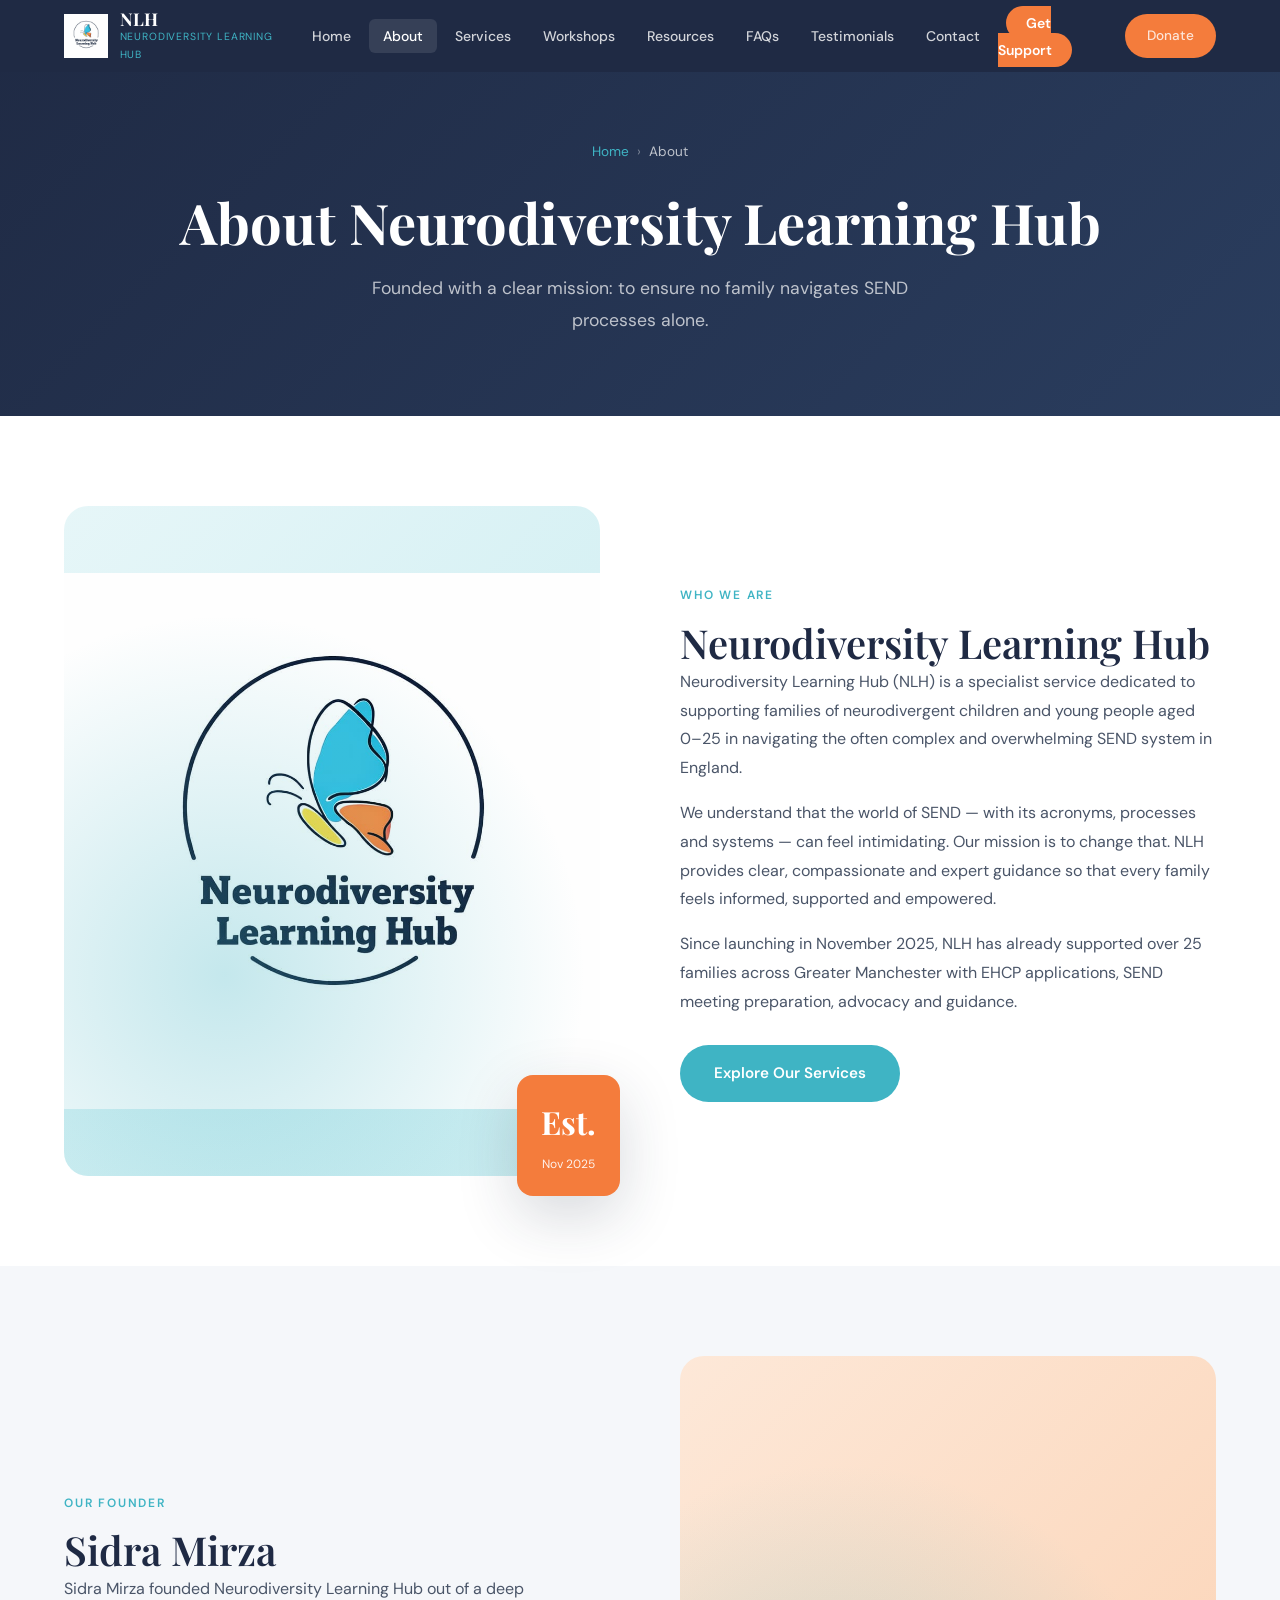
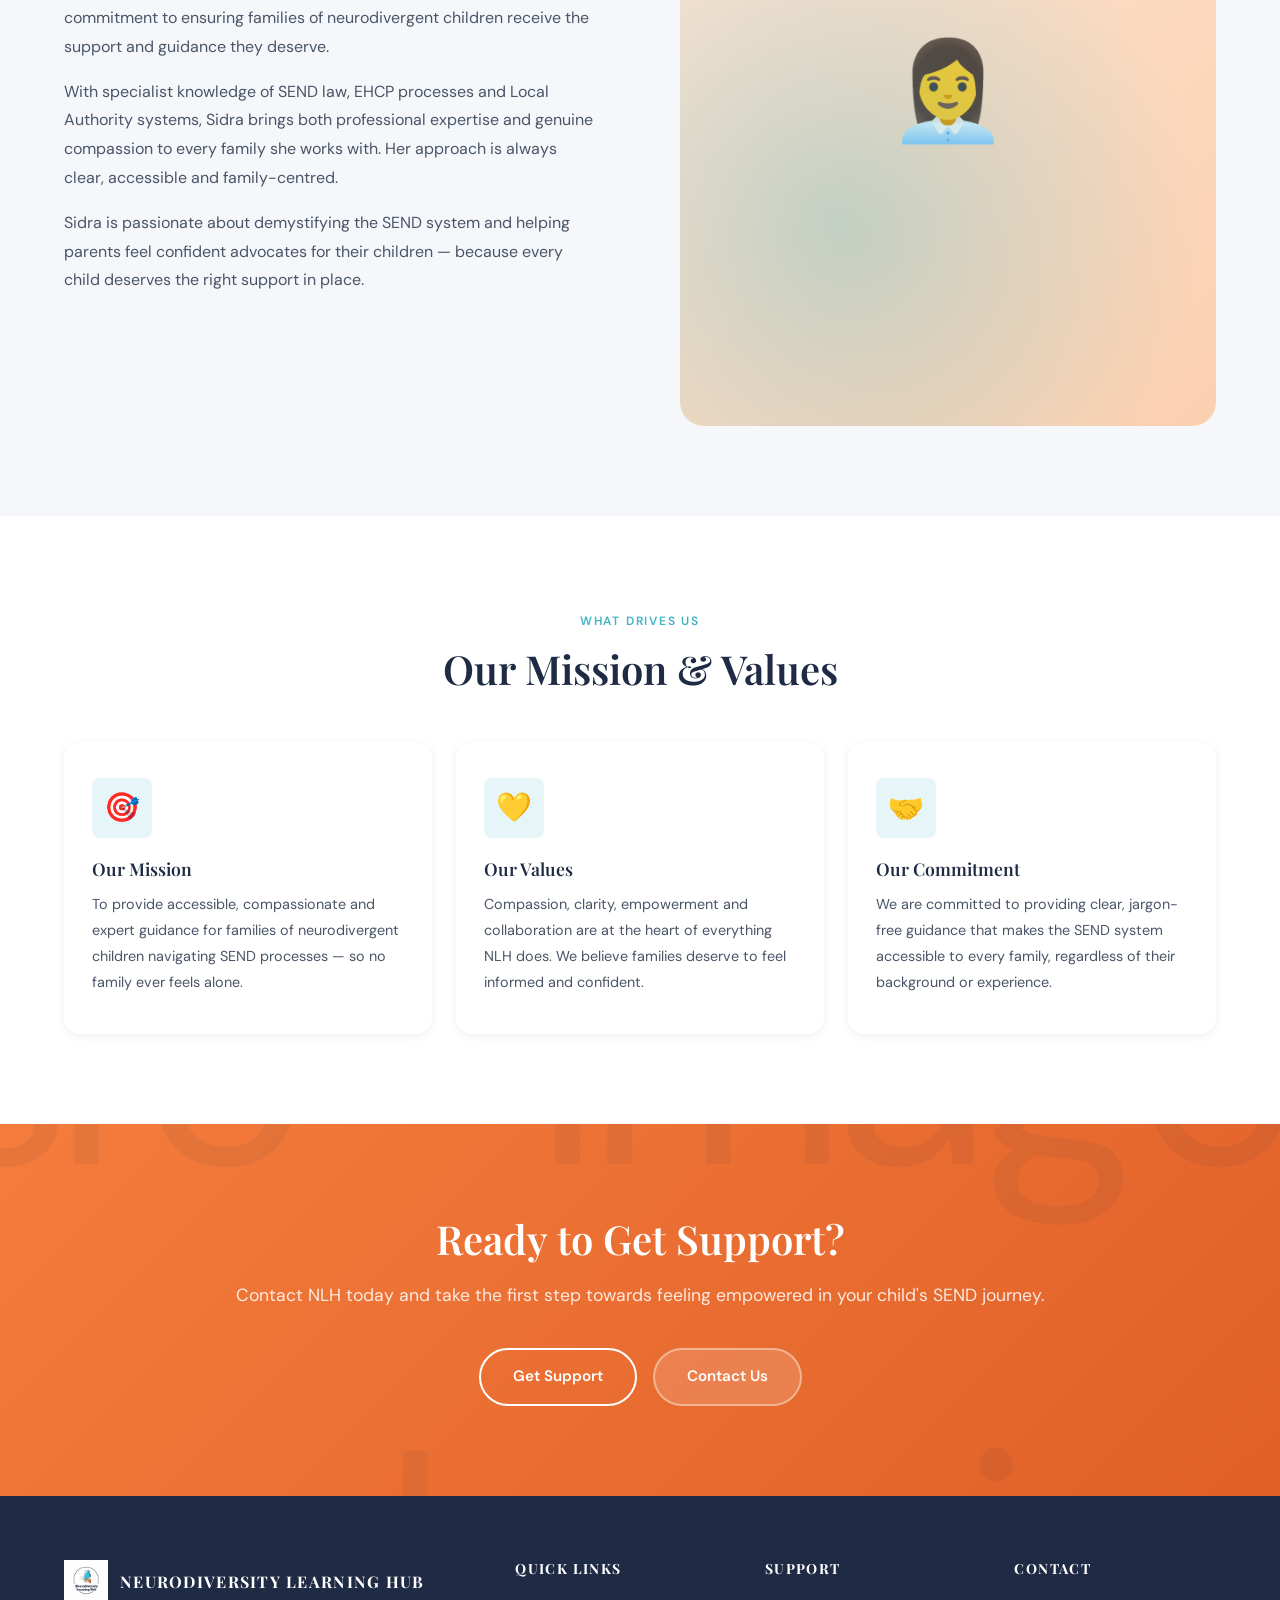
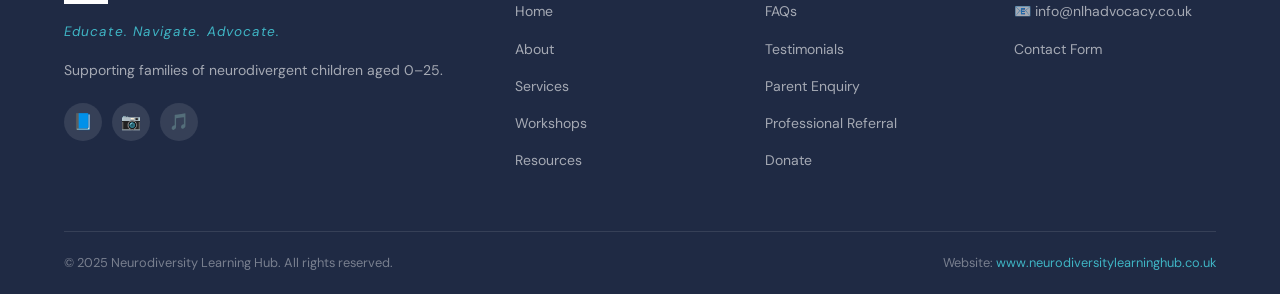
==== about.html @ e4883262 "created a neuodiversity learning hub website" ====
<!DOCTYPE html>
<html lang="en">
<head>
  <meta charset="UTF-8" />
  <meta name="viewport" content="width=device-width, initial-scale=1.0" />
  <title>About NLH — Neurodiversity Learning Hub</title>
  <meta name="description" content="Learn about Neurodiversity Learning Hub, our founder Sidra Mirza, our mission and our values." />
  <link rel="stylesheet" href="css/style.css" />
</head>
<body>

  <header class="header">
    <div class="container">
      <nav class="nav" aria-label="Main navigation">
        <a href="index.html" class="nav-logo">
          <div class="nav-logo-icon"><img src="images/nlh-logo.jpeg" alt="NLH Logo"></div>
          <div class="nav-logo-text">
            <span>NLH</span>
            <span>Neurodiversity Learning Hub</span>
          </div>
        </a>
        <button class="nav-toggle" aria-label="Toggle menu" aria-expanded="false">
          <span></span><span></span><span></span>
        </button>
        <ul class="nav-links">
          <li><a href="index.html">Home</a></li>
          <li><a href="about.html" class="active">About</a></li>
          <li><a href="services.html">Services</a></li>
          <li><a href="workshops.html">Workshops</a></li>
          <li><a href="blog.html">Resources</a></li>
          <li><a href="faqs.html">FAQs</a></li>
          <li><a href="testimonials.html">Testimonials</a></li>
          <li><a href="contact.html">Contact</a></li>
          <li><a href="enquiry.html" class="btn-get-support">Get Support</a></li>
          <li><a href="donate.html" class="btn btn-primary" style="padding:8px 20px;border-radius:50px;font-size:.85rem;">Donate</a></li>
        </ul>
      </nav>
    </div>
  </header>

  <main>
    <!-- Page Hero -->
    <section class="page-hero">
      <div class="container">
        <nav class="breadcrumb" aria-label="Breadcrumb">
          <a href="index.html">Home</a>
          <span aria-hidden="true">›</span>
          <span class="current">About</span>
        </nav>
        <h1>About Neurodiversity Learning Hub</h1>
        <p>Founded with a clear mission: to ensure no family navigates SEND processes alone.</p>
      </div>
    </section>

    <!-- About NLH -->
    <section class="section-padding" style="background:var(--white);">
      <div class="container">
        <div class="about-grid">
          <div class="about-image-wrap fade-in">
            <div class="about-image-placeholder"><img src="images/nlh-logo.jpeg" alt="NLH Logo"></div>
            <div class="about-badge">
              <span class="num">Est.</span>
              <span class="txt">Nov 2025</span>
            </div>
          </div>
          <div class="about-text fade-up">
            <span class="section-label">Who We Are</span>
            <h2>Neurodiversity Learning Hub</h2>
            <p>Neurodiversity Learning Hub (NLH) is a specialist service dedicated to supporting families of neurodivergent children and young people aged 0–25 in navigating the often complex and overwhelming SEND system in England.</p>
            <p style="margin-top:16px;">We understand that the world of SEND — with its acronyms, processes and systems — can feel intimidating. Our mission is to change that. NLH provides clear, compassionate and expert guidance so that every family feels informed, supported and empowered.</p>
            <p style="margin-top:16px;">Since launching in November 2025, NLH has already supported over 25 families across Greater Manchester with EHCP applications, SEND meeting preparation, advocacy and guidance.</p>
            <a href="services.html" class="btn btn-teal" style="margin-top:28px;">Explore Our Services</a>
          </div>
        </div>
      </div>
    </section>

    <!-- Founder -->
    <section class="section-padding" style="background:var(--grey-bg);">
      <div class="container">
        <div class="about-grid" style="direction:rtl;">
          <div class="about-image-wrap fade-in" style="direction:ltr;">
            <div class="about-image-placeholder" style="background:linear-gradient(135deg,#fde8d8,#fbd0b0);">👩‍💼</div>
          </div>
          <div class="about-text fade-up" style="direction:ltr;">
            <span class="section-label">Our Founder</span>
            <h2>Sidra Mirza</h2>
            <p>Sidra Mirza founded Neurodiversity Learning Hub out of a deep commitment to ensuring families of neurodivergent children receive the support and guidance they deserve.</p>
            <p style="margin-top:16px;">With specialist knowledge of SEND law, EHCP processes and Local Authority systems, Sidra brings both professional expertise and genuine compassion to every family she works with. Her approach is always clear, accessible and family-centred.</p>
            <p style="margin-top:16px;">Sidra is passionate about demystifying the SEND system and helping parents feel confident advocates for their children — because every child deserves the right support in place.</p>
          </div>
        </div>
      </div>
    </section>

    <!-- Mission & Values -->
    <section class="section-padding" style="background:var(--white);">
      <div class="container">
        <div class="text-center fade-up">
          <span class="section-label">What Drives Us</span>
          <h2 class="section-title">Our Mission &amp; Values</h2>
        </div>

        <div style="display:grid;grid-template-columns:repeat(auto-fit,minmax(280px,1fr));gap:24px;margin-top:48px;">
          <div class="service-card fade-up delay-1">
            <div class="service-icon">🎯</div>
            <h3>Our Mission</h3>
            <p>To provide accessible, compassionate and expert guidance for families of neurodivergent children navigating SEND processes — so no family ever feels alone.</p>
          </div>
          <div class="service-card fade-up delay-2">
            <div class="service-icon">💛</div>
            <h3>Our Values</h3>
            <p>Compassion, clarity, empowerment and collaboration are at the heart of everything NLH does. We believe families deserve to feel informed and confident.</p>
          </div>
          <div class="service-card fade-up delay-3">
            <div class="service-icon">🤝</div>
            <h3>Our Commitment</h3>
            <p>We are committed to providing clear, jargon-free guidance that makes the SEND system accessible to every family, regardless of their background or experience.</p>
          </div>
        </div>
      </div>
    </section>

    <!-- CTA -->
    <section class="cta-section">
      <div class="container" style="position:relative;z-index:1;">
        <h2>Ready to Get Support?</h2>
        <p>Contact NLH today and take the first step towards feeling empowered in your child's SEND journey.</p>
        <div class="cta-btns">
          <a href="enquiry.html" class="btn btn-secondary">Get Support</a>
          <a href="contact.html" class="btn" style="background:rgba(255,255,255,.15);color:#fff;border:2px solid rgba(255,255,255,.4);">Contact Us</a>
        </div>
      </div>
    </section>
  </main>

  <footer class="footer">
    <div class="container">
      <div class="footer-grid">
        <div class="footer-brand">
          <div class="logo">
            <div class="nav-logo-icon"><img src="images/nlh-logo.jpeg" alt="NLH Logo"></div>
            <div class="nav-logo-text"><span style="font-size:1rem;color:#fff;">Neurodiversity Learning Hub</span></div>
          </div>
          <p class="tagline">Educate. Navigate. Advocate.</p>
          <p>Supporting families of neurodivergent children aged 0–25.</p>
          <div class="footer-social">
            <a href="#" aria-label="Facebook">📘</a>
            <a href="#" aria-label="Instagram">📷</a>
            <a href="#" aria-label="TikTok">🎵</a>
          </div>
        </div>
        <div class="footer-col">
          <h4>Quick Links</h4>
          <ul><li><a href="index.html">Home</a></li><li><a href="about.html">About</a></li><li><a href="services.html">Services</a></li><li><a href="workshops.html">Workshops</a></li><li><a href="blog.html">Resources</a></li></ul>
        </div>
        <div class="footer-col">
          <h4>Support</h4>
          <ul><li><a href="faqs.html">FAQs</a></li><li><a href="testimonials.html">Testimonials</a></li><li><a href="enquiry.html">Parent Enquiry</a></li><li><a href="referral.html">Professional Referral</a></li><li><a href="donate.html">Donate</a></li></ul>
        </div>
        <div class="footer-col">
          <h4>Contact</h4>
          <ul><li><a href="mailto:info@nlhadvocacy.co.uk">📧 info@nlhadvocacy.co.uk</a></li><li><a href="contact.html">Contact Form</a></li></ul>
        </div>
      </div>
      <div class="footer-bottom">
        <span>© 2025 Neurodiversity Learning Hub. All rights reserved.</span>
        <span>Website: <a href="#" style="color:var(--teal);">www.neurodiversitylearninghub.co.uk</a></span>
      </div>
    </div>
  </footer>

  <script src="js/main.js"></script>
</body>
</html>
---- css/style.css ----
/* ================================================
   NLH - Neurodiversity Learning Hub
   Main Stylesheet
   ================================================ */

@import url('https://fonts.googleapis.com/css2?family=Playfair+Display:wght@400;600;700&family=DM+Sans:wght@300;400;500;600&display=swap');

/* ── CSS Variables ───────────────────────────── */
:root {
  --navy:       #1F2A44;
  --teal:       #3FB4C4;
  --teal-light: #E6F6F8;
  --orange:     #F47C3C;
  --coral:      #FF8A6A;
  --grey-bg:    #F5F7FA;
  --white:      #FFFFFF;
  --text-dark:  #1F2A44;
  --text-mid:   #4A5568;
  --text-light: #718096;
  --shadow-sm:  0 2px 8px rgba(31,42,68,.08);
  --shadow-md:  0 8px 32px rgba(31,42,68,.12);
  --shadow-lg:  0 20px 60px rgba(31,42,68,.18);
  --radius-sm:  8px;
  --radius-md:  16px;
  --radius-lg:  24px;
  --transition: .3s cubic-bezier(.4,0,.2,1);
}

/* ── Reset & Base ────────────────────────────── */
*, *::before, *::after { box-sizing: border-box; margin: 0; padding: 0; }

html { scroll-behavior: smooth; font-size: 16px; }

body {
  font-family: 'DM Sans', sans-serif;
  color: var(--text-dark);
  background: var(--white);
  line-height: 1.7;
  overflow-x: hidden;
}

img { max-width: 100%; height: auto; display: block; }
a  { color: inherit; text-decoration: none; }
ul { list-style: none; }

/* ── Typography ──────────────────────────────── */
h1, h2, h3, h4 {
  font-family: 'Playfair Display', serif;
  line-height: 1.25;
  color: var(--navy);
}
h1 { font-size: clamp(2rem, 5vw, 3.5rem); font-weight: 700; }
h2 { font-size: clamp(1.6rem, 3.5vw, 2.5rem); font-weight: 600; }
h3 { font-size: clamp(1.2rem, 2.5vw, 1.6rem); font-weight: 600; }
h4 { font-size: 1.1rem; font-weight: 600; }

p { font-size: 1rem; color: var(--text-mid); line-height: 1.8; }

/* ── Utility ─────────────────────────────────── */
.container        { max-width: 1200px; margin: 0 auto; padding: 0 24px; }
.section-padding  { padding: 90px 0; }
.text-center      { text-align: center; }
.text-white       { color: var(--white) !important; }

.section-label {
  display: inline-block;
  font-size: .75rem;
  font-weight: 600;
  letter-spacing: .15em;
  text-transform: uppercase;
  color: var(--teal);
  margin-bottom: 12px;
}

.section-title { margin-bottom: 16px; }
.section-desc  { max-width: 600px; margin: 0 auto 48px; font-size: 1.05rem; }

/* ── Buttons ─────────────────────────────────── */
.btn {
  display: inline-flex;
  align-items: center;
  gap: 8px;
  padding: 14px 32px;
  border-radius: 50px;
  font-family: 'DM Sans', sans-serif;
  font-size: .95rem;
  font-weight: 600;
  cursor: pointer;
  border: 2px solid transparent;
  transition: var(--transition);
  white-space: nowrap;
}
.btn-primary   { background: var(--orange); color: var(--white); }
.btn-primary:hover   { background: #e06a28; transform: translateY(-2px); box-shadow: 0 8px 24px rgba(244,124,60,.35); }
.btn-secondary { background: transparent; color: var(--white); border-color: var(--white); }
.btn-secondary:hover { background: var(--white); color: var(--navy); }
.btn-outline   { background: transparent; color: var(--navy); border-color: var(--navy); }
.btn-outline:hover   { background: var(--navy); color: var(--white); }
.btn-teal      { background: var(--teal); color: var(--white); }
.btn-teal:hover      { background: #2fa0b0; transform: translateY(-2px); }

/* ── Header / Nav ────────────────────────────── */
.header {
  position: fixed;
  top: 0; left: 0; right: 0;
  z-index: 1000;
  background: var(--navy);
  transition: var(--transition);
}
.header.scrolled { box-shadow: var(--shadow-md); }

.nav {
  display: flex;
  align-items: center;
  justify-content: space-between;
  height: 72px;
}

.nav-logo { display: flex; align-items: center; gap: 12px; }
.nav-logo-icon {
  width: 44px; height: 44px;
  background: linear-gradient(135deg, var(--teal), var(--teal-light));
  border-radius: 12px;
  display: flex; align-items: center; justify-content: center;
  font-size: 1.4rem;
}
.nav-logo-text { display: flex; flex-direction: column; }
.nav-logo-text span:first-child {
  font-family: 'Playfair Display', serif;
  font-size: 1.1rem;
  font-weight: 700;
  color: var(--white);
  line-height: 1.1;
}
.nav-logo-text span:last-child {
  font-size: .65rem;
  color: var(--teal);
  letter-spacing: .08em;
  text-transform: uppercase;
}

.nav-links {
  display: flex;
  align-items: center;
  gap: 4px;
}
.nav-links a {
  padding: 8px 14px;
  color: rgba(255,255,255,.8);
  font-size: .875rem;
  font-weight: 500;
  border-radius: 6px;
  transition: var(--transition);
}
.nav-links a:hover, .nav-links a.active {
  color: var(--white);
  background: rgba(255,255,255,.1);
}
.nav-links .btn-get-support {
  background: var(--orange);
  color: var(--white);
  padding: 8px 20px;
  border-radius: 50px;
  font-weight: 600;
  margin-left: 8px;
}
.nav-links .btn-get-support:hover { background: #e06a28; }

.nav-toggle {
  display: none;
  flex-direction: column;
  gap: 5px;
  cursor: pointer;
  padding: 8px;
}
.nav-toggle span {
  display: block;
  width: 24px; height: 2px;
  background: var(--white);
  border-radius: 2px;
  transition: var(--transition);
}

/* ── Mobile Nav ──────────────────────────────── */
@media (max-width: 900px) {
  .nav-links {
    display: none;
    position: absolute;
    top: 72px; left: 0; right: 0;
    background: var(--navy);
    flex-direction: column;
    padding: 16px 24px 24px;
    gap: 4px;
    border-top: 1px solid rgba(255,255,255,.1);
  }
  .nav-links.open { display: flex; }
  .nav-links a { width: 100%; padding: 12px 16px; }
  .nav-toggle { display: flex; }
}

/* ── Hero ─────────────────────────────────────── */
.hero {
  min-height: 100vh;
  background: linear-gradient(135deg, var(--navy) 0%, #2a3d5e 50%, #1a5f6e 100%);
  display: flex;
  align-items: center;
  position: relative;
  overflow: hidden;
  padding-top: 72px;
}

.hero-bg-shapes {
  position: absolute;
  inset: 0;
  pointer-events: none;
  overflow: hidden;
}
.hero-bg-shapes::before {
  content: '';
  position: absolute;
  width: 600px; height: 600px;
  background: radial-gradient(circle, rgba(63,180,196,.18) 0%, transparent 70%);
  border-radius: 50%;
  top: -100px; right: -100px;
}
.hero-bg-shapes::after {
  content: '';
  position: absolute;
  width: 400px; height: 400px;
  background: radial-gradient(circle, rgba(244,124,60,.12) 0%, transparent 70%);
  border-radius: 50%;
  bottom: -50px; left: 10%;
}

/* subtle butterfly patterns */
.butterfly-pattern {
  position: absolute;
  opacity: .04;
  font-size: 8rem;
  user-select: none;
  pointer-events: none;
}

.hero-content {
  position: relative;
  z-index: 1;
  display: grid;
  grid-template-columns: 1fr 1fr;
  gap: 60px;
  align-items: center;
}

.hero-text .badge {
  display: inline-flex;
  align-items: center;
  gap: 26px;
  background: rgba(63,180,196,.2);
  border: 1px solid rgba(63,180,196,.3);
  color: var(--teal-light);
  font-size: .8rem;
  font-weight: 600;
  letter-spacing: .08em;
  text-transform: uppercase;
  padding: 40px 16px;
  border-radius: 50px;
  margin-bottom: 24px;
}

.hero-text h1 {
  color: var(--white);
  margin-bottom: 20px;
}
.hero-text h1 span { color: var(--teal); }

.hero-text p {
  color: rgba(255,255,255,.75);
  font-size: 1.1rem;
  margin-bottom: 36px;
}

.hero-btns { display: flex; gap: 16px; flex-wrap: wrap; }

.hero-stats {
  display: flex;
  gap: 32px;
  margin-top: 48px;
}
.hero-stat { text-align: center; }
.hero-stat .num {
  font-family: 'Playfair Display', serif;
  font-size: 2rem;
  font-weight: 700;
  color: var(--teal);
  display: block;
}
.hero-stat .lbl {
  font-size: .75rem;
  color: rgba(255,255,255,.6);
  text-transform: uppercase;
  letter-spacing: .08em;
}

.hero-visual {
  display: flex;
  align-items: center;
  justify-content: center;
  position: relative;
}

.hero-card {
  background: rgba(255,255,255,.08);
  backdrop-filter: blur(20px);
  border: 1px solid rgba(255,255,255,.15);
  border-radius: var(--radius-lg);
  padding: 40px;
  text-align: center;
  width: 100%;
  max-width: 380px;
}
.hero-card .icon { font-size: 4rem; margin-bottom: 20px; }
.hero-card h3 { color: var(--white); margin-bottom: 12px; }
.hero-card p  { color: rgba(255,255,255,.7); font-size: .95rem; margin-bottom: 24px; }

.hero-steps { display: flex; flex-direction: column; gap: 12px; text-align: left; }
.hero-step {
  display: flex;
  align-items: center;
  gap: 12px;
  background: rgba(255,255,255,.07);
  border-radius: var(--radius-sm);
  padding: 12px 16px;
}
.hero-step-num {
  width: 28px; height: 28px;
  background: var(--orange);
  color: var(--white);
  border-radius: 50%;
  display: flex; align-items: center; justify-content: center;
  font-size: .8rem;
  font-weight: 700;
  flex-shrink: 0;
}
.hero-step span:last-child { color: rgba(255,255,255,.85); font-size: .9rem; }

@media (max-width: 768px) {
  .hero-content { grid-template-columns: 1fr; gap: 40px; }
  .hero-visual   { display: none; }
  .hero-stats    { justify-content: center; }
}

/* ── Announcement Bar ────────────────────────── */
.announcement-bar {
  background: var(--teal);
  color: var(--white);
  text-align: center;
  padding: 10px 24px;
  font-size: .85rem;
  font-weight: 500;
}
.announcement-bar span { opacity: .85; }
.announcement-bar strong { font-weight: 700; }

/* ── About Section ───────────────────────────── */
.about-section { background: var(--white); }

.about-grid {
  display: grid;
  grid-template-columns: 1fr 1fr;
  gap: 80px;
  align-items: center;
}

.about-image-wrap {
  position: relative;
}
.about-image-placeholder {
  width: 100%;
  aspect-ratio: 4/5;
  background: linear-gradient(135deg, var(--teal-light) 0%, #c8ecf0 100%);
  border-radius: var(--radius-lg);
  display: flex;
  align-items: center;
  justify-content: center;
  font-size: 6rem;
  position: relative;
  overflow: hidden;
}
.about-image-placeholder::before {
  content: '';
  position: absolute;
  inset: 0;
  background: radial-gradient(circle at 30% 70%, rgba(63,180,196,.3), transparent 60%);
}

.about-badge {
  position: absolute;
  bottom: -20px;
  right: -20px;
  background: var(--orange);
  color: var(--white);
  border-radius: var(--radius-md);
  padding: 20px 24px;
  text-align: center;
  box-shadow: var(--shadow-lg);
}
.about-badge .num {
  font-family: 'Playfair Display', serif;
  font-size: 2rem;
  font-weight: 700;
  display: block;
}
.about-badge .txt { font-size: .75rem; opacity: .9; }

.about-text .values {
  display: grid;
  grid-template-columns: 1fr 1fr;
  gap: 16px;
  margin: 32px 0;
}
.value-item {
  display: flex;
  align-items: flex-start;
  gap: 12px;
  padding: 16px;
  background: var(--grey-bg);
  border-radius: var(--radius-sm);
  border-left: 3px solid var(--teal);
}
.value-icon { font-size: 1.4rem; flex-shrink: 0; }
.value-item h4 { font-size: .9rem; margin-bottom: 4px; }
.value-item p  { font-size: .8rem; margin: 0; }

@media (max-width: 768px) {
  .about-grid  { grid-template-columns: 1fr; gap: 40px; }
  .about-badge { bottom: 16px; right: 16px; }
  .about-text .values { grid-template-columns: 1fr; }
}

/* ── Services ─────────────────────────────────── */
.services-section { background: var(--grey-bg); }

.services-grid {
  display: grid;
  grid-template-columns: repeat(auto-fit, minmax(260px, 1fr));
  gap: 24px;
}

.service-card {
  background: var(--white);
  border-radius: var(--radius-md);
  padding: 36px 28px;
  box-shadow: var(--shadow-sm);
  transition: var(--transition);
  border-bottom: 3px solid transparent;
  position: relative;
  overflow: hidden;
}
.service-card::before {
  content: '';
  position: absolute;
  top: 0; left: 0; right: 0;
  height: 3px;
  background: linear-gradient(90deg, var(--teal), var(--orange));
  transform: scaleX(0);
  transition: var(--transition);
}
.service-card:hover { transform: translateY(-6px); box-shadow: var(--shadow-md); }
.service-card:hover::before { transform: scaleX(1); }

.service-icon {
  width: 60px; height: 60px;
  background: var(--teal-light);
  border-radius: var(--radius-sm);
  display: flex; align-items: center; justify-content: center;
  font-size: 1.8rem;
  margin-bottom: 20px;
}
.service-card h3 { font-size: 1.1rem; margin-bottom: 12px; }
.service-card p  { font-size: .9rem; margin: 0; }

/* ── Impact ──────────────────────────────────── */
.impact-section {
  background: linear-gradient(135deg, var(--teal-light) 0%, #d1f0f4 100%);
  position: relative;
  overflow: hidden;
}
.impact-section::before {
  content: '<img src="images/nlh-logo.jpeg" alt="NLH Logo">';
  position: absolute;
  font-size: 20rem;
  opacity: .04;
  right: -4rem;
  top: 50%;
  transform: translateY(-50%);
  pointer-events: none;
}

.impact-grid {
  display: grid;
  grid-template-columns: repeat(auto-fit, minmax(200px, 1fr));
  gap: 32px;
}

.impact-card {
  text-align: center;
  padding: 40px 24px;
  background: rgba(255,255,255,.6);
  backdrop-filter: blur(10px);
  border-radius: var(--radius-md);
  border: 1px solid rgba(255,255,255,.8);
  transition: var(--transition);
}
.impact-card:hover { transform: translateY(-4px); background: rgba(255,255,255,.85); }

.impact-num {
  font-family: 'Playfair Display', serif;
  font-size: 3rem;
  font-weight: 700;
  color: var(--navy);
  display: block;
  line-height: 1;
  margin-bottom: 8px;
}
.impact-label { font-size: .9rem; color: var(--text-mid); font-weight: 500; }

/* ── How It Works ────────────────────────────── */
.how-section { background: var(--white); }

.steps-grid {
  display: grid;
  grid-template-columns: repeat(3, 1fr);
  gap: 32px;
  position: relative;
}
.steps-grid::before {
  content: '';
  position: absolute;
  top: 36px;
  left: 16.67%;
  right: 16.67%;
  height: 2px;
  background: linear-gradient(90deg, var(--teal), var(--orange));
  z-index: 0;
}

.step-card {
  text-align: center;
  padding: 36px 24px;
  position: relative;
  z-index: 1;
}
.step-num {
  width: 72px; height: 72px;
  background: var(--navy);
  color: var(--white);
  border-radius: 50%;
  display: flex; align-items: center; justify-content: center;
  font-family: 'Playfair Display', serif;
  font-size: 1.6rem;
  font-weight: 700;
  margin: 0 auto 24px;
  box-shadow: 0 0 0 8px var(--white), 0 0 0 10px var(--teal-light);
}
.step-card h3 { margin-bottom: 12px; }
.step-card p  { font-size: .9rem; }

@media (max-width: 768px) {
  .steps-grid { grid-template-columns: 1fr; }
  .steps-grid::before { display: none; }
}

/* ── Workshops ───────────────────────────────── */
.workshops-section { background: var(--grey-bg); }

.workshops-grid {
  display: grid;
  grid-template-columns: 1fr 1fr;
  gap: 32px;
}
.workshop-card {
  background: var(--white);
  border-radius: var(--radius-md);
  padding: 40px;
  box-shadow: var(--shadow-sm);
  transition: var(--transition);
}
.workshop-card:hover { box-shadow: var(--shadow-md); transform: translateY(-4px); }

.workshop-header {
  display: flex;
  align-items: center;
  gap: 16px;
  margin-bottom: 24px;
  padding-bottom: 20px;
  border-bottom: 2px solid var(--grey-bg);
}
.workshop-icon {
  width: 56px; height: 56px;
  background: var(--teal-light);
  border-radius: var(--radius-sm);
  display: flex; align-items: center; justify-content: center;
  font-size: 1.6rem;
}
.workshop-header h3 { font-size: 1.2rem; margin: 0; }

.workshop-items { display: flex; flex-direction: column; gap: 12px; }
.workshop-item {
  display: flex;
  align-items: flex-start;
  gap: 10px;
  padding: 12px 0;
  border-bottom: 1px solid var(--grey-bg);
}
.workshop-item:last-child { border-bottom: none; }
.workshop-item .check { color: var(--teal); font-weight: 700; flex-shrink: 0; }
.workshop-item span   { font-size: .9rem; color: var(--text-mid); }

@media (max-width: 768px) {
  .workshops-grid { grid-template-columns: 1fr; }
}

/* ── Testimonials ────────────────────────────── */
.testimonials-section { background: var(--white); }

.testimonials-grid {
  display: grid;
  grid-template-columns: repeat(auto-fit, minmax(300px, 1fr));
  gap: 24px;
}
.testimonial-card {
  background: var(--grey-bg);
  border-radius: var(--radius-md);
  padding: 32px;
  position: relative;
  transition: var(--transition);
}
.testimonial-card:hover { box-shadow: var(--shadow-md); transform: translateY(-4px); }

.testimonial-quote {
  font-size: 3rem;
  line-height: 1;
  color: var(--teal);
  font-family: 'Playfair Display', serif;
  margin-bottom: 16px;
  opacity: .4;
}
.testimonial-text {
  font-size: .95rem;
  color: var(--text-mid);
  font-style: italic;
  margin-bottom: 24px;
  line-height: 1.8;
}
.testimonial-author { display: flex; align-items: center; gap: 12px; }
.author-avatar {
  width: 48px; height: 48px;
  border-radius: 50%;
  background: linear-gradient(135deg, var(--teal), var(--navy));
  display: flex; align-items: center; justify-content: center;
  color: var(--white);
  font-weight: 700;
  font-size: 1.1rem;
  flex-shrink: 0;
}
.author-name  { font-weight: 600; font-size: .9rem; }
.author-role  { font-size: .8rem; color: var(--text-light); }

.testimonial-tag {
  position: absolute;
  top: 20px; right: 20px;
  background: var(--teal-light);
  color: var(--teal);
  font-size: .7rem;
  font-weight: 600;
  padding: 4px 12px;
  border-radius: 50px;
  letter-spacing: .06em;
  text-transform: uppercase;
}

/* ── Blog ─────────────────────────────────────── */
.blog-section { background: var(--grey-bg); }

.blog-grid {
  display: grid;
  grid-template-columns: repeat(auto-fit, minmax(300px, 1fr));
  gap: 24px;
}
.blog-card {
  background: var(--white);
  border-radius: var(--radius-md);
  overflow: hidden;
  box-shadow: var(--shadow-sm);
  transition: var(--transition);
}
.blog-card:hover { transform: translateY(-6px); box-shadow: var(--shadow-md); }

.blog-img {
  height: 180px;
  display: flex; align-items: center; justify-content: center;
  font-size: 3.5rem;
  position: relative;
}
.blog-img.teal   { background: linear-gradient(135deg, var(--teal-light), #b2e4ea); }
.blog-img.orange { background: linear-gradient(135deg, #fde8d8, #fbd0b0); }
.blog-img.coral  { background: linear-gradient(135deg, #fde0d7, #fbc4b5); }

.blog-body { padding: 24px; }
.blog-cat {
  font-size: .7rem;
  font-weight: 700;
  letter-spacing: .1em;
  text-transform: uppercase;
  color: var(--teal);
  margin-bottom: 8px;
}
.blog-body h3 { font-size: 1.05rem; margin-bottom: 10px; line-height: 1.4; }
.blog-body p  { font-size: .875rem; margin-bottom: 20px; }
.blog-meta {
  display: flex;
  align-items: center;
  justify-content: space-between;
  font-size: .8rem;
  color: var(--text-light);
}
.blog-read-more {
  color: var(--teal);
  font-weight: 600;
  font-size: .85rem;
  display: flex;
  align-items: center;
  gap: 4px;
  transition: var(--transition);
}
.blog-read-more:hover { color: var(--orange); gap: 8px; }

/* ── CTA Section ─────────────────────────────── */
.cta-section {
  background: linear-gradient(135deg, var(--orange) 0%, #e06028 100%);
  text-align: center;
  padding: 90px 0;
  position: relative;
  overflow: hidden;
}
.cta-section::before {
  content: '<img src="images/nlh-logo.jpeg" alt="NLH Logo">';
  position: absolute;
  font-size: 18rem;
  opacity: .06;
  left: -4rem;
  top: 50%;
  transform: translateY(-50%);
  pointer-events: none;
}
.cta-section h2 { color: var(--white); margin-bottom: 16px; }
.cta-section p  { color: rgba(255,255,255,.85); font-size: 1.1rem; margin-bottom: 36px; }
.cta-btns { display: flex; gap: 16px; justify-content: center; flex-wrap: wrap; }

/* ── FAQ Section ─────────────────────────────── */
.faq-section { background: var(--white); }

.faq-list { max-width: 800px; margin: 0 auto; }
.faq-item {
  border-bottom: 1px solid #e8edf5;
  overflow: hidden;
}
.faq-q {
  width: 100%;
  background: none;
  border: none;
  text-align: left;
  padding: 24px 0;
  cursor: pointer;
  display: flex;
  align-items: center;
  justify-content: space-between;
  gap: 16px;
  font-family: 'DM Sans', sans-serif;
  font-size: 1rem;
  font-weight: 600;
  color: var(--navy);
  transition: var(--transition);
}
.faq-q:hover { color: var(--teal); }
.faq-icon {
  width: 28px; height: 28px;
  border-radius: 50%;
  background: var(--teal-light);
  color: var(--teal);
  display: flex; align-items: center; justify-content: center;
  font-size: 1.2rem;
  font-weight: 700;
  flex-shrink: 0;
  transition: var(--transition);
}
.faq-item.open .faq-icon { transform: rotate(45deg); background: var(--teal); color: var(--white); }
.faq-a {
  max-height: 0;
  overflow: hidden;
  transition: max-height .35s ease, padding .35s ease;
  padding: 0;
}
.faq-a p {
  font-size: .95rem;
  padding-bottom: 20px;
}
.faq-item.open .faq-a { max-height: 300px; }

/* ── Forms ───────────────────────────────────── */
.form-section { background: var(--grey-bg); }

.form-wrap {
  max-width: 680px;
  margin: 0 auto;
  background: var(--white);
  border-radius: var(--radius-lg);
  padding: 48px;
  box-shadow: var(--shadow-md);
}

.form-row { display: grid; grid-template-columns: 1fr 1fr; gap: 20px; }

.form-group { margin-bottom: 24px; }
.form-group label {
  display: block;
  font-size: .875rem;
  font-weight: 600;
  color: var(--navy);
  margin-bottom: 8px;
}
.form-group input,
.form-group select,
.form-group textarea {
  width: 100%;
  padding: 14px 18px;
  border: 2px solid #e8edf5;
  border-radius: var(--radius-sm);
  font-family: 'DM Sans', sans-serif;
  font-size: .95rem;
  color: var(--text-dark);
  background: var(--white);
  transition: var(--transition);
  outline: none;
  resize: vertical;
}
.form-group input:focus,
.form-group select:focus,
.form-group textarea:focus {
  border-color: var(--teal);
  box-shadow: 0 0 0 3px rgba(63,180,196,.12);
}
.form-group textarea { min-height: 120px; }

@media (max-width: 600px) {
  .form-row { grid-template-columns: 1fr; }
  .form-wrap { padding: 28px 20px; }
}

/* ── Donate ──────────────────────────────────── */
.donate-section { background: var(--white); }

.donate-grid {
  display: grid;
  grid-template-columns: 1fr 1fr;
  gap: 60px;
  align-items: start;
}

.donate-info h2 { margin-bottom: 20px; }
.donate-info p  { margin-bottom: 16px; }

.donate-uses { margin: 32px 0; }
.donate-use-item {
  display: flex;
  align-items: flex-start;
  gap: 16px;
  padding: 16px 0;
  border-bottom: 1px solid #e8edf5;
}
.donate-use-item:last-child { border-bottom: none; }
.donate-use-icon { font-size: 1.5rem; flex-shrink: 0; }
.donate-use-item h4 { margin-bottom: 4px; font-size: .95rem; }
.donate-use-item p  { font-size: .85rem; margin: 0; }

.donate-methods { display: flex; flex-direction: column; gap: 16px; }
.donate-method {
  display: flex;
  align-items: center;
  gap: 16px;
  background: var(--grey-bg);
  border-radius: var(--radius-md);
  padding: 20px 24px;
  border: 2px solid transparent;
  cursor: pointer;
  transition: var(--transition);
}
.donate-method:hover {
  border-color: var(--teal);
  background: var(--teal-light);
}
.method-icon {
  width: 48px; height: 48px;
  border-radius: var(--radius-sm);
  display: flex; align-items: center; justify-content: center;
  font-size: 1.4rem;
  flex-shrink: 0;
}
.method-icon.paypal  { background: #003087; color: #fff; }
.method-icon.stripe  { background: #6772e5; color: #fff; }
.method-icon.bank    { background: var(--navy); color: #fff; }
.method-name { font-weight: 600; font-size: .95rem; }
.method-desc { font-size: .8rem; color: var(--text-light); }

@media (max-width: 768px) {
  .donate-grid { grid-template-columns: 1fr; }
}

/* ── Contact ─────────────────────────────────── */
.contact-section { background: var(--grey-bg); }

.contact-grid {
  display: grid;
  grid-template-columns: 1fr 1.6fr;
  gap: 60px;
  align-items: start;
}

.contact-info-items { margin: 32px 0; }
.contact-info-item {
  display: flex;
  align-items: flex-start;
  gap: 16px;
  margin-bottom: 24px;
}
.ci-icon {
  width: 48px; height: 48px;
  background: var(--teal-light);
  border-radius: var(--radius-sm);
  display: flex; align-items: center; justify-content: center;
  font-size: 1.3rem;
  flex-shrink: 0;
}
.ci-label { font-size: .75rem; font-weight: 600; text-transform: uppercase; letter-spacing: .08em; color: var(--text-light); margin-bottom: 4px; }
.ci-value { font-size: .95rem; color: var(--navy); font-weight: 500; }

.social-links { display: flex; gap: 12px; margin-top: 24px; }
.social-link {
  width: 44px; height: 44px;
  border-radius: 50%;
  background: var(--grey-bg);
  border: 2px solid #e8edf5;
  display: flex; align-items: center; justify-content: center;
  font-size: 1.1rem;
  transition: var(--transition);
  text-decoration: none;
}
.social-link:hover { background: var(--teal); border-color: var(--teal); }

@media (max-width: 768px) {
  .contact-grid { grid-template-columns: 1fr; }
}

/* ── Page Hero (inner pages) ─────────────────── */
.page-hero {
  background: linear-gradient(135deg, var(--navy) 0%, #2a3d5e 100%);
  padding: 140px 0 80px;
  text-align: center;
}
.page-hero h1  { color: var(--white); margin-bottom: 16px; }
.page-hero p   { color: rgba(255,255,255,.7); font-size: 1.1rem; max-width: 600px; margin: 0 auto; }
.breadcrumb {
  display: flex;
  align-items: center;
  justify-content: center;
  gap: 8px;
  margin-bottom: 24px;
  font-size: .85rem;
}
.breadcrumb a    { color: var(--teal); }
.breadcrumb span { color: rgba(255,255,255,.4); }
.breadcrumb .current { color: rgba(255,255,255,.7); }

/* ── Footer ──────────────────────────────────── */
.footer {
  background: var(--navy);
  color: var(--white);
  padding: 64px 0 0;
}

.footer-grid {
  display: grid;
  grid-template-columns: 2fr 1fr 1fr 1fr;
  gap: 48px;
  padding-bottom: 48px;
  border-bottom: 1px solid rgba(255,255,255,.1);
}

.footer-brand .logo {
  display: flex;
  align-items: center;
  gap: 12px;
  margin-bottom: 16px;
}
.footer-brand .tagline {
  font-size: .85rem;
  color: var(--teal);
  font-style: italic;
  letter-spacing: .08em;
  margin-bottom: 16px;
}
.footer-brand p { color: rgba(255,255,255,.6); font-size: .875rem; line-height: 1.7; }

.footer-col h4 {
  color: var(--white);
  font-size: .875rem;
  font-weight: 700;
  text-transform: uppercase;
  letter-spacing: .1em;
  margin-bottom: 20px;
}
.footer-col ul li { margin-bottom: 10px; }
.footer-col ul li a {
  color: rgba(255,255,255,.6);
  font-size: .875rem;
  transition: var(--transition);
}
.footer-col ul li a:hover { color: var(--teal); }

.footer-social { display: flex; gap: 10px; margin-top: 20px; }
.footer-social a {
  width: 38px; height: 38px;
  border-radius: 50%;
  background: rgba(255,255,255,.1);
  display: flex; align-items: center; justify-content: center;
  font-size: 1rem;
  transition: var(--transition);
}
.footer-social a:hover { background: var(--teal); }

.footer-bottom {
  padding: 20px 0;
  display: flex;
  align-items: center;
  justify-content: space-between;
  font-size: .8rem;
  color: rgba(255,255,255,.4);
}

@media (max-width: 900px) {
  .footer-grid { grid-template-columns: 1fr 1fr; }
}
@media (max-width: 600px) {
  .footer-grid { grid-template-columns: 1fr; }
  .footer-bottom { flex-direction: column; gap: 8px; text-align: center; }
}

/* ── Scroll Animations ───────────────────────── */
.fade-up {
  opacity: 0;
  transform: translateY(30px);
  transition: opacity .6s ease, transform .6s ease;
}
.fade-up.visible { opacity: 1; transform: translateY(0); }

.fade-in {
  opacity: 0;
  transition: opacity .6s ease;
}
.fade-in.visible { opacity: 1; }

/* stagger delays */
.delay-1 { transition-delay: .1s; }
.delay-2 { transition-delay: .2s; }
.delay-3 { transition-delay: .3s; }
.delay-4 { transition-delay: .4s; }
.delay-5 { transition-delay: .5s; }

/* ── Accessibility ───────────────────────────── */
:focus-visible {
  outline: 3px solid var(--teal);
  outline-offset: 3px;
}
@media (prefers-reduced-motion: reduce) {
  *, *::before, *::after {
    animation-duration: .01ms !important;
    transition-duration: .01ms !important;
  }
}

/* ── Responsive Helpers ──────────────────────── */
@media (max-width: 600px) {
  .section-padding { padding: 60px 0; }
  h1 { font-size: 2rem; }
  h2 { font-size: 1.6rem; }
}
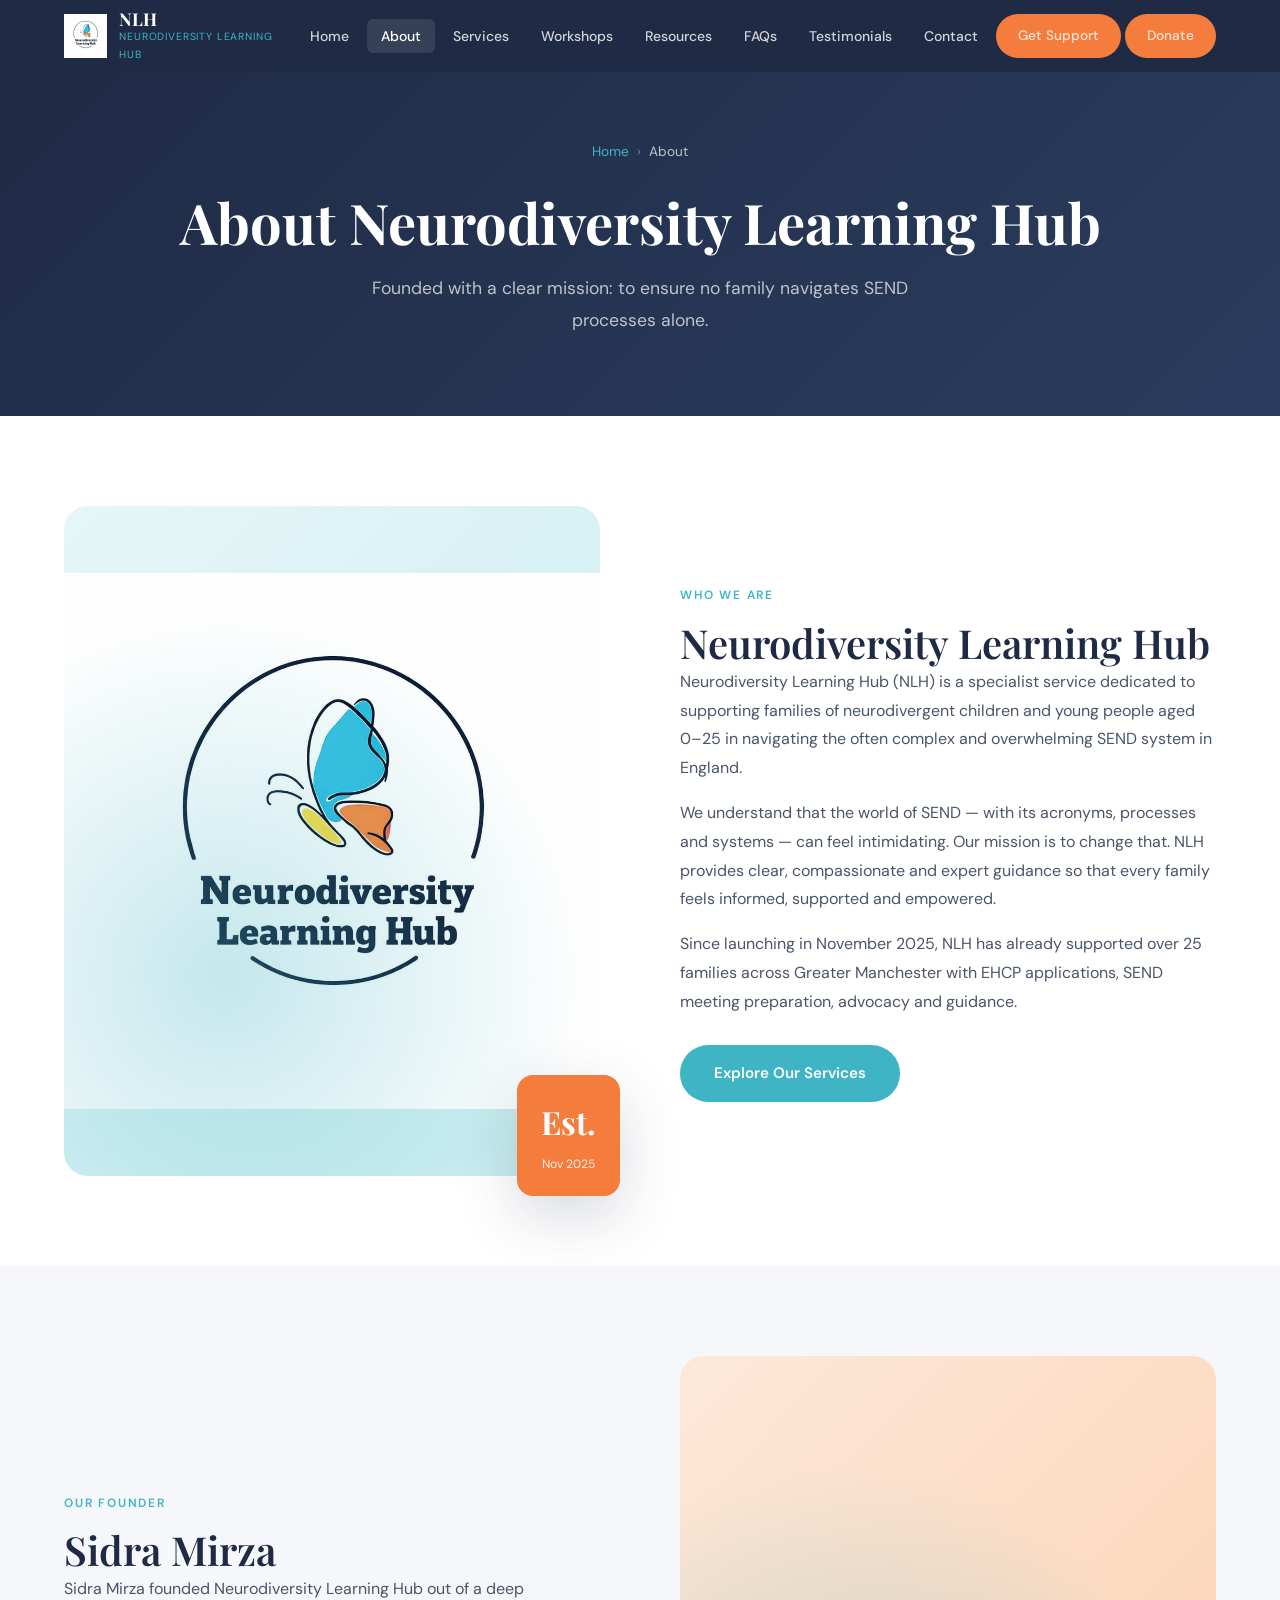
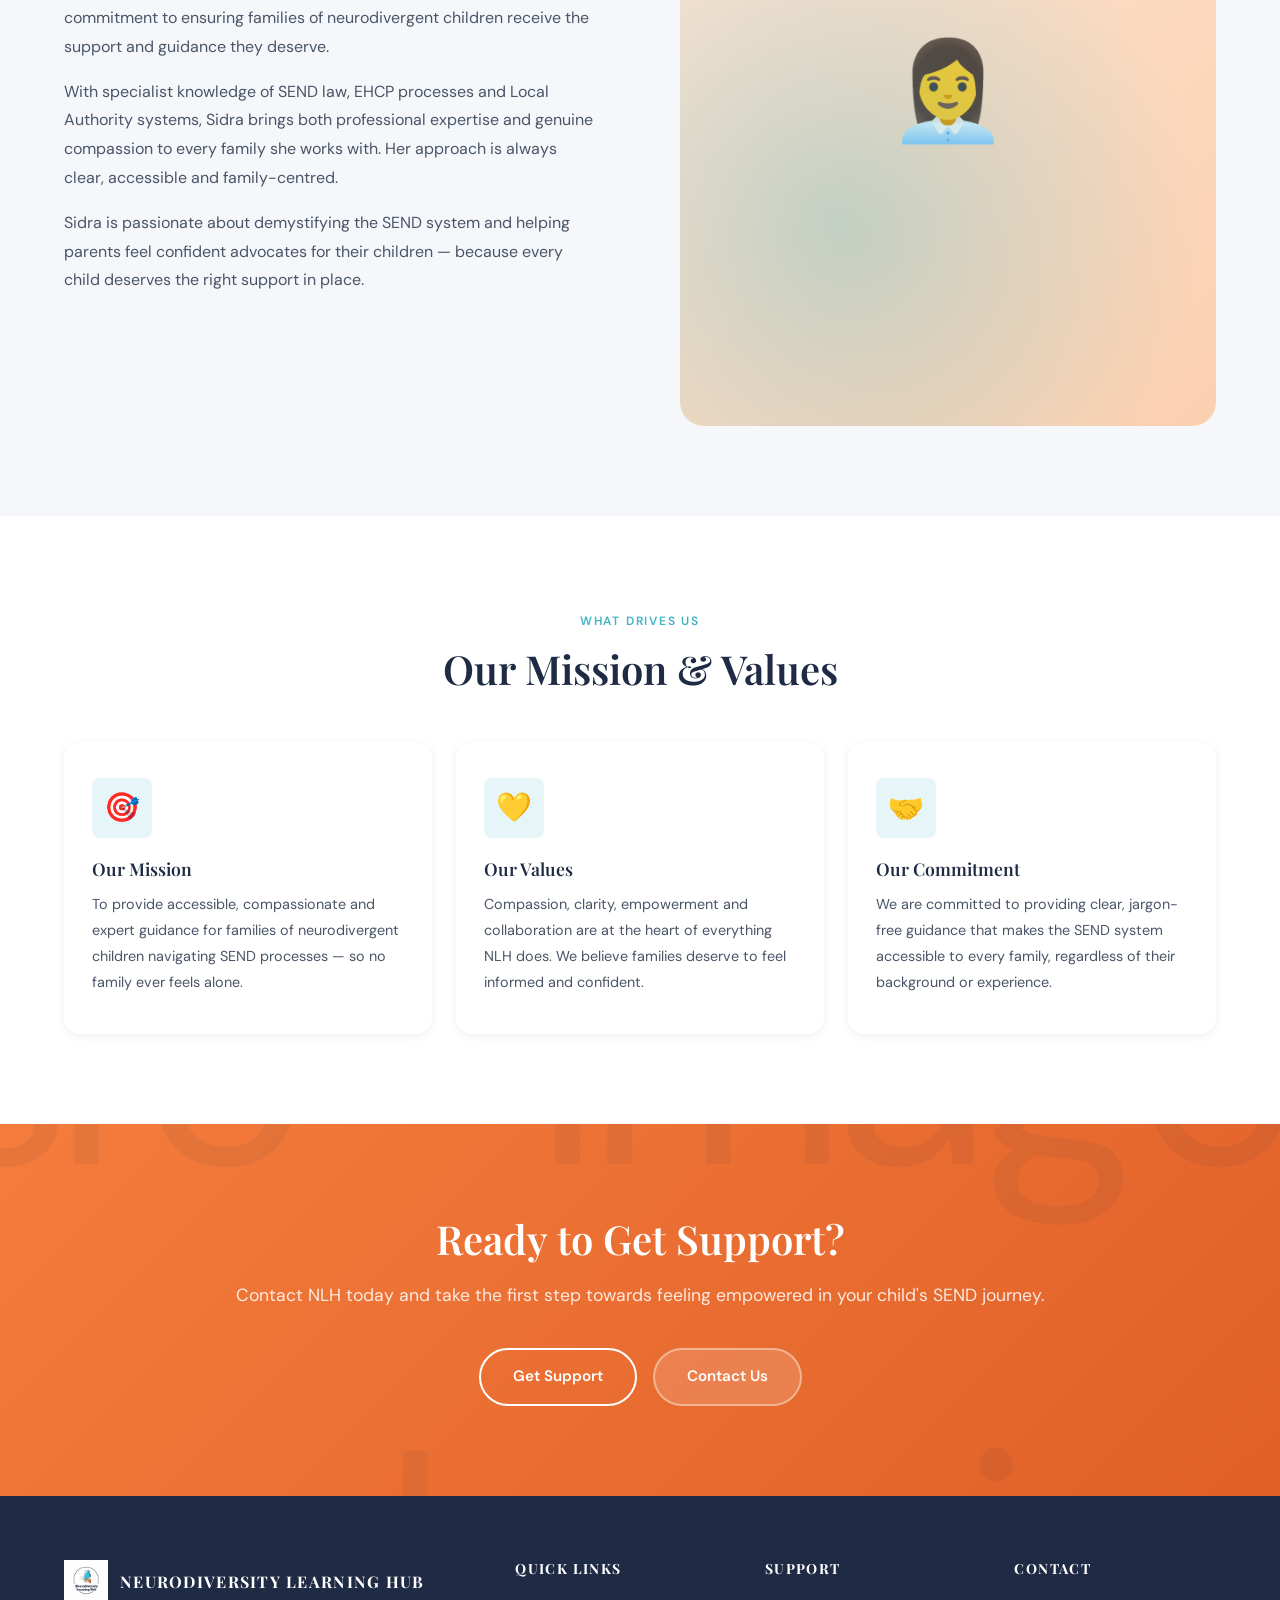
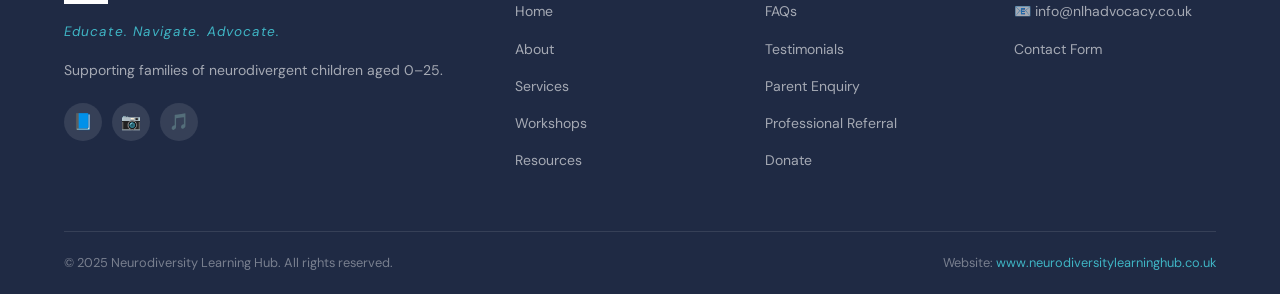
==== commit 5755853c: "fixes" ====
--- a/about.html
+++ b/about.html
@@ -31,7 +31,7 @@
           <li><a href="faqs.html">FAQs</a></li>
           <li><a href="testimonials.html">Testimonials</a></li>
           <li><a href="contact.html">Contact</a></li>
-          <li><a href="enquiry.html" class="btn-get-support">Get Support</a></li>
+          <li><a href="enquiry.html" class="btn btn-primary" style="padding:8px 20px;border-radius:50px;font-size:.85rem;">Get Support</a></li>
           <li><a href="donate.html" class="btn btn-primary" style="padding:8px 20px;border-radius:50px;font-size:.85rem;">Donate</a></li>
         </ul>
       </nav>
